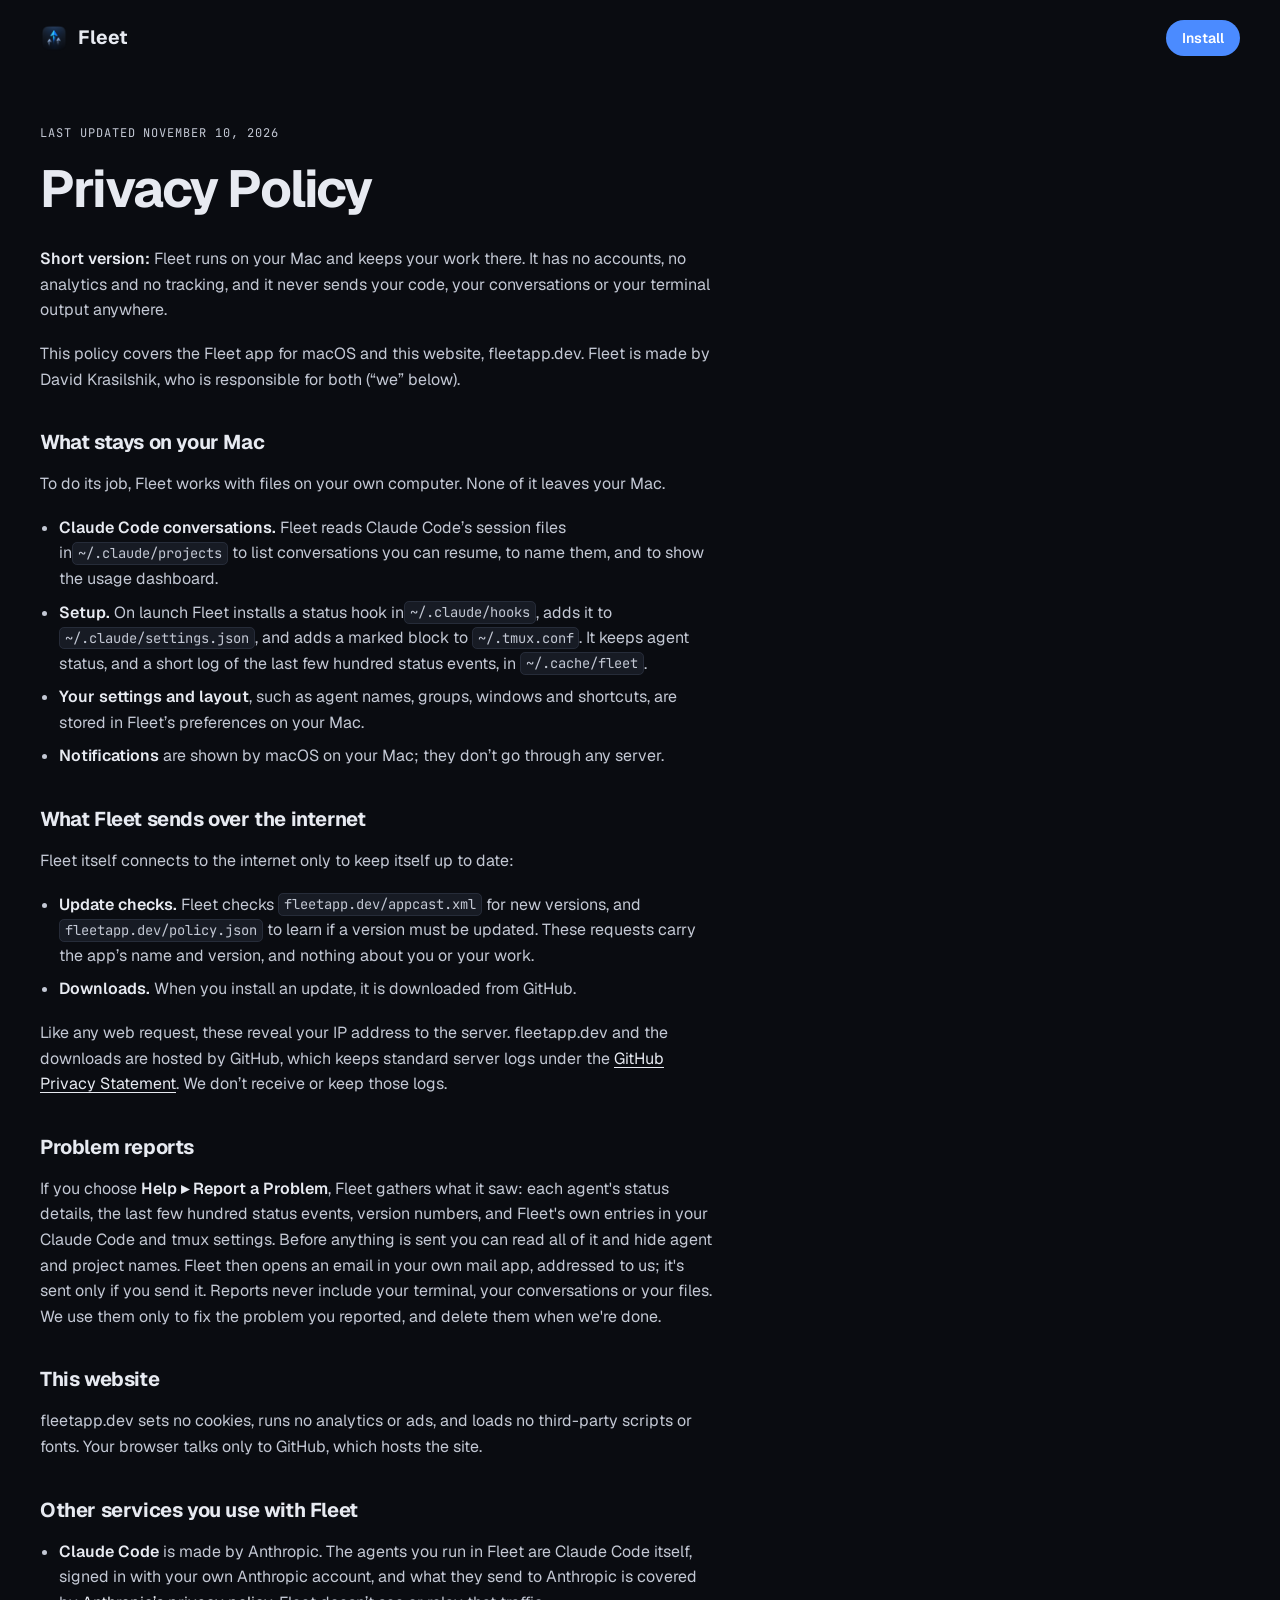
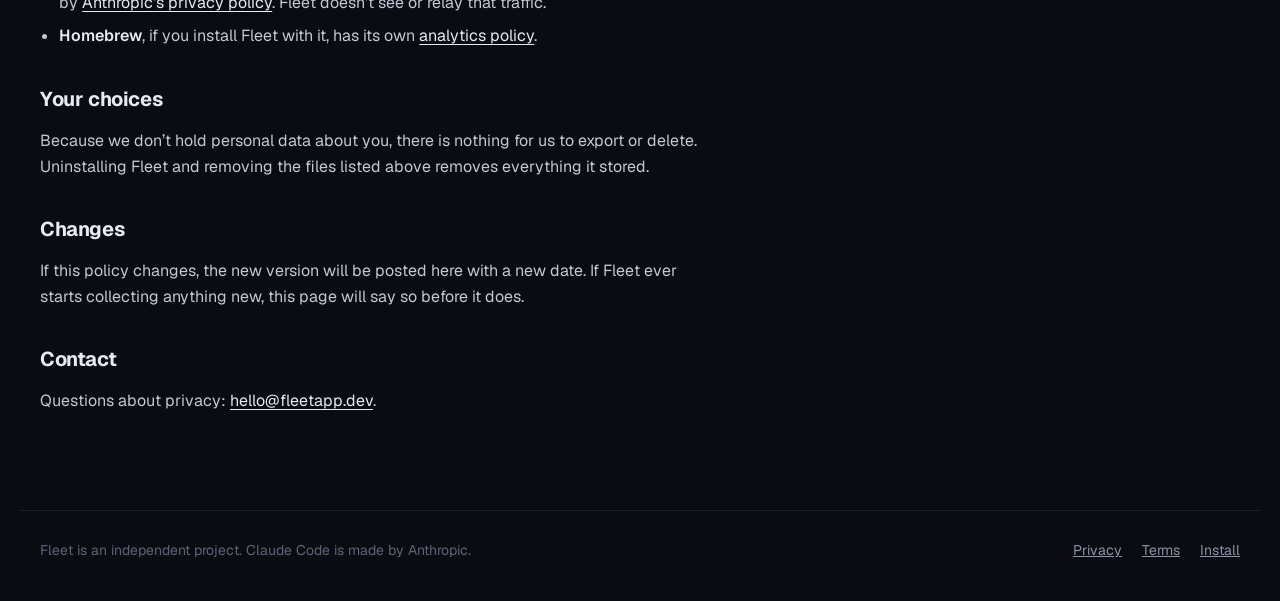
==== privacy/index.html @ badcbac5 "Publish fleetapp.dev DavidKras95/fleet@f25597a4f7c196815dfd891887a250f9099eb9c7" ====
<!DOCTYPE html><html lang="en"><head><meta charset="utf-8"><meta name="viewport" content="width=device-width, initial-scale=1, viewport-fit=cover"><title>Privacy Policy · Fleet</title><meta name="description" content="A native macOS app for running many Claude Code agents in parallel. Real terminals, live status lights, and one shortcut to whichever agent needs you."><meta name="theme-color" content="#0a0c11"><link rel="icon" type="image/png" href="/icon-64.png"><link rel="apple-touch-icon" href="/icon-180.png"><meta property="og:type" content="website"><meta property="og:title" content="Privacy Policy · Fleet"><meta property="og:description" content="A native macOS app for running many Claude Code agents in parallel. Real terminals, live status lights, and one shortcut to whichever agent needs you."><meta property="og:image" content="https://fleetapp.dev/icon-256.png"><meta name="twitter:card" content="summary"><link rel="stylesheet" href="/_astro/SiteFooter.CfHD1hxW.css"><style>.nav[data-astro-cid-sb6l2mzp]{justify-content:space-between;align-items:center;gap:16px;padding-block:20px;display:flex}.brand[data-astro-cid-sb6l2mzp]{font-family:var(--display);align-items:center;gap:10px;font-size:1.2rem;font-weight:700;text-decoration:none;display:flex}nav[data-astro-cid-sb6l2mzp]{font-size:var(--step--1);align-items:center;display:flex}.nav-cta[data-astro-cid-sb6l2mzp]{color:#fff;background:var(--accent);border-radius:999px;padding:7px 16px;font-weight:600;text-decoration:none}.nav-cta[data-astro-cid-sb6l2mzp]:hover{background:#5d97ff}.legal[data-astro-cid-sb6l2mzp]{flex-direction:column;gap:18px;max-width:42rem;padding-block:48px 96px;display:flex}.legal[data-astro-cid-sb6l2mzp] h1[data-astro-cid-sb6l2mzp]{font-size:var(--step-3);margin-bottom:12px}.legal[data-astro-cid-sb6l2mzp] h2{font-size:var(--step-1);letter-spacing:-.02em;margin-top:22px}.legal[data-astro-cid-sb6l2mzp] p,.legal[data-astro-cid-sb6l2mzp] li{color:#c3c8d4}.legal[data-astro-cid-sb6l2mzp] ul{flex-direction:column;gap:8px;margin:0;padding-left:1.2em;display:flex}.legal[data-astro-cid-sb6l2mzp] strong{color:var(--text);font-weight:600}.legal[data-astro-cid-sb6l2mzp] a{color:var(--text);text-underline-offset:3px}.legal[data-astro-cid-sb6l2mzp] code{font-family:var(--mono);background:var(--panel-2);border:1px solid var(--line);overflow-wrap:anywhere;border-radius:5px;padding:.1em .35em;font-size:.86em}
</style></head><body><header class="nav wrap" data-astro-cid-sb6l2mzp><a class="brand" href="/" data-astro-cid-sb6l2mzp><img src="/icon-64.png" alt="" width="28" height="28" data-astro-cid-sb6l2mzp>Fleet</a><nav aria-label="Main" data-astro-cid-sb6l2mzp><a class="nav-cta" href="/#install" data-astro-cid-sb6l2mzp>Install</a></nav></header><main class="wrap" data-astro-cid-sb6l2mzp><article class="legal" data-astro-cid-sb6l2mzp><p class="eyebrow" data-astro-cid-sb6l2mzp>Last updated November 10, 2026</p><h1 data-astro-cid-sb6l2mzp>Privacy Policy</h1><p><strong>Short version:</strong> Fleet runs on your Mac and keeps your work there. It has no accounts, no analytics and no tracking, and it never sends your code, your conversations or your terminal output anywhere.</p><p>This policy covers the Fleet app for macOS and this website, fleetapp.dev. Fleet is made by David Krasilshik, who is responsible for both (“we” below).</p><h2>What stays on your Mac</h2><p>To do its job, Fleet works with files on your own computer. None of it leaves your Mac.</p><ul><li><strong>Claude Code conversations.</strong> Fleet reads Claude Code’s session files in<code>~/.claude/projects</code> to list conversations you can resume, to name them, and to show the usage dashboard.</li><li><strong>Setup.</strong> On launch Fleet installs a status hook in<code>~/.claude/hooks</code>, adds it to <code>~/.claude/settings.json</code>, and adds a marked block to <code>~/.tmux.conf</code>. It keeps agent status, and a short log of the last few hundred status events, in <code>~/.cache/fleet</code>.</li><li><strong>Your settings and layout</strong>, such as agent names, groups, windows and shortcuts, are stored in Fleet’s preferences on your Mac.</li><li><strong>Notifications</strong> are shown by macOS on your Mac; they don’t go through any server.</li></ul><h2>What Fleet sends over the internet</h2><p>Fleet itself connects to the internet only to keep itself up to date:</p><ul><li><strong>Update checks.</strong> Fleet checks <code>fleetapp.dev/appcast.xml</code> for new versions, and <code>fleetapp.dev/policy.json</code> to learn if a version must be updated. These requests carry the app’s name and version, and nothing about you or your work.</li><li><strong>Downloads.</strong> When you install an update, it is downloaded from GitHub.</li></ul><p>Like any web request, these reveal your IP address to the server. fleetapp.dev and the downloads are hosted by GitHub, which keeps standard server logs under the <a href="https://docs.github.com/en/site-policy/privacy-policies/github-general-privacy-statement">GitHub Privacy Statement</a>. We don’t receive or keep those logs.</p><h2>Problem reports</h2><p>If you choose <strong>Help ▸ Report a Problem</strong>, Fleet gathers what it saw: each agent's status details, the last few hundred status events, version numbers, and Fleet's own entries in your Claude Code and tmux settings. Before anything is sent you can read all of it and hide agent and project names. Fleet then opens an email in your own mail app, addressed to us; it's sent only if you send it. Reports never include your terminal, your conversations or your files. We use them only to fix the problem you reported, and delete them when we're done.</p><h2>This website</h2><p>fleetapp.dev sets no cookies, runs no analytics or ads, and loads no third-party scripts or fonts. Your browser talks only to GitHub, which hosts the site.</p><h2>Other services you use with Fleet</h2><ul><li><strong>Claude Code</strong> is made by Anthropic. The agents you run in Fleet are Claude Code itself, signed in with your own Anthropic account, and what they send to Anthropic is covered by <a href="https://www.anthropic.com/legal/privacy">Anthropic’s privacy policy</a>. Fleet doesn’t see or relay that traffic.</li><li><strong>Homebrew</strong>, if you install Fleet with it, has its own <a href="https://docs.brew.sh/Analytics">analytics policy</a>.</li></ul><h2>Your choices</h2><p>Because we don’t hold personal data about you, there is nothing for us to export or delete. Uninstalling Fleet and removing the files listed above removes everything it stored.</p><h2>Changes</h2><p>If this policy changes, the new version will be posted here with a new date. If Fleet ever starts collecting anything new, this page will say so before it does.</p><h2>Contact</h2><p>Questions about privacy: <a href="mailto:hello@fleetapp.dev">hello@fleetapp.dev</a>.</p></article></main><footer class="footer wrap" data-astro-cid-nns7i3if><span data-astro-cid-nns7i3if>Fleet is an independent project. Claude Code is made by Anthropic.</span><nav aria-label="Legal" data-astro-cid-nns7i3if><a href="/privacy/" data-astro-cid-nns7i3if>Privacy</a><a href="/terms/" data-astro-cid-nns7i3if>Terms</a><a href="/#install" data-astro-cid-nns7i3if>Install</a></nav></footer><script type="module">var e=document.documentElement,t=matchMedia(`(prefers-reduced-motion: reduce)`);function n(r){if(t.matches)e.style.setProperty(`--p`,`1`);else{let t=r%900/900;e.style.setProperty(`--p`,Math.sin(t*Math.PI).toFixed(3))}requestAnimationFrame(n)}requestAnimationFrame(n);</script></body></html>
---- _astro/SiteFooter.CfHD1hxW.css ----
@font-face{font-family:Geist Variable;font-style:normal;font-display:swap;font-weight:100 900;src:url(/_astro/geist-cyrillic-ext-wght-normal.DjL33-gN.woff2)format("woff2-variations");unicode-range:U+460-52F,U+1C80-1C8A,U+20B4,U+2DE0-2DFF,U+A640-A69F,U+FE2E-FE2F}@font-face{font-family:Geist Variable;font-style:normal;font-display:swap;font-weight:100 900;src:url(/_astro/geist-cyrillic-wght-normal.BEAKL7Jp.woff2)format("woff2-variations");unicode-range:U+301,U+400-45F,U+490-491,U+4B0-4B1,U+2116}@font-face{font-family:Geist Variable;font-style:normal;font-display:swap;font-weight:100 900;src:url(/_astro/geist-vietnamese-wght-normal.6IgcOCM7.woff2)format("woff2-variations");unicode-range:U+102-103,U+110-111,U+128-129,U+168-169,U+1A0-1A1,U+1AF-1B0,U+300-301,U+303-304,U+308-309,U+323,U+329,U+1EA0-1EF9,U+20AB}@font-face{font-family:Geist Variable;font-style:normal;font-display:swap;font-weight:100 900;src:url(/_astro/geist-latin-ext-wght-normal.DC-KSUi6.woff2)format("woff2-variations");unicode-range:U+100-2BA,U+2BD-2C5,U+2C7-2CC,U+2CE-2D7,U+2DD-2FF,U+304,U+308,U+329,U+1D00-1DBF,U+1E00-1E9F,U+1EF2-1EFF,U+2020,U+20A0-20AB,U+20AD-20C0,U+2113,U+2C60-2C7F,U+A720-A7FF}@font-face{font-family:Geist Variable;font-style:normal;font-display:swap;font-weight:100 900;src:url(/_astro/geist-latin-wght-normal.BgDaEnEv.woff2)format("woff2-variations");unicode-range:U+??,U+131,U+152-153,U+2BB-2BC,U+2C6,U+2DA,U+2DC,U+304,U+308,U+329,U+2000-206F,U+20AC,U+2122,U+2191,U+2193,U+2212,U+2215,U+FEFF,U+FFFD}@font-face{font-family:JetBrains Mono Variable;font-style:normal;font-display:swap;font-weight:100 800;src:url([data-uri])format("woff2-variations");unicode-range:U+460-52F,U+1C80-1C8A,U+20B4,U+2DE0-2DFF,U+A640-A69F,U+FE2E-FE2F}@font-face{font-family:JetBrains Mono Variable;font-style:normal;font-display:swap;font-weight:100 800;src:url(/_astro/jetbrains-mono-cyrillic-wght-normal.D73BlboJ.woff2)format("woff2-variations");unicode-range:U+301,U+400-45F,U+490-491,U+4B0-4B1,U+2116}@font-face{font-family:JetBrains Mono Variable;font-style:normal;font-display:swap;font-weight:100 800;src:url(/_astro/jetbrains-mono-greek-wght-normal.Bw9x6K1M.woff2)format("woff2-variations");unicode-range:U+370-377,U+37A-37F,U+384-38A,U+38C,U+38E-3A1,U+3A3-3FF}@font-face{font-family:JetBrains Mono Variable;font-style:normal;font-display:swap;font-weight:100 800;src:url(/_astro/jetbrains-mono-vietnamese-wght-normal.Bt-aOZkq.woff2)format("woff2-variations");unicode-range:U+102-103,U+110-111,U+128-129,U+168-169,U+1A0-1A1,U+1AF-1B0,U+300-301,U+303-304,U+308-309,U+323,U+329,U+1EA0-1EF9,U+20AB}@font-face{font-family:JetBrains Mono Variable;font-style:normal;font-display:swap;font-weight:100 800;src:url(/_astro/jetbrains-mono-latin-ext-wght-normal.DBQx-q_a.woff2)format("woff2-variations");unicode-range:U+100-2BA,U+2BD-2C5,U+2C7-2CC,U+2CE-2D7,U+2DD-2FF,U+304,U+308,U+329,U+1D00-1DBF,U+1E00-1E9F,U+1EF2-1EFF,U+2020,U+20A0-20AB,U+20AD-20C0,U+2113,U+2C60-2C7F,U+A720-A7FF}@font-face{font-family:JetBrains Mono Variable;font-style:normal;font-display:swap;font-weight:100 800;src:url(/_astro/jetbrains-mono-latin-wght-normal.B9CIFXIH.woff2)format("woff2-variations");unicode-range:U+??,U+131,U+152-153,U+2BB-2BC,U+2C6,U+2DA,U+2DC,U+304,U+308,U+329,U+2000-206F,U+20AC,U+2122,U+2191,U+2193,U+2212,U+2215,U+FEFF,U+FFFD}:root{--ink:#0a0c11;--panel:#11141b;--panel-2:#171b24;--line:#96a5c81f;--line-strong:#96a5c838;--text:#e7eaf1;--muted:#8c94a8;--faint:#5d6478;--accent:#4b8bff;--red:#ff5b52;--orange:#ff9f2e;--green:#35d36e;--idle:#646b7d;--display:"Geist Variable", -apple-system, "Helvetica Neue", sans-serif;--body:"Geist Variable", -apple-system, "Helvetica Neue", sans-serif;--mono:"JetBrains Mono Variable", ui-monospace, "SF Mono", Menlo, monospace;--step--1:.875rem;--step-0:1rem;--step-1:1.25rem;--step-2:clamp(1.5rem, 1.2rem + 1.2vw, 2rem);--step-3:clamp(2rem, 1.4rem + 2.6vw, 3.25rem);--step-4:clamp(2.6rem, 1.6rem + 4.4vw, 4.75rem);--p:1;color-scheme:dark}*{box-sizing:border-box}[hidden]{display:none!important}html{scroll-behavior:smooth}@media (prefers-reduced-motion:reduce){html{scroll-behavior:auto}}body{background:var(--ink);color:var(--text);font-family:var(--body);font-size:var(--step-0);-webkit-font-smoothing:antialiased;margin:0;line-height:1.6}h1,h2,h3{font-family:var(--display);letter-spacing:-.035em;text-wrap:balance;margin:0;line-height:1.05}p{margin:0}a{color:inherit}:focus-visible{outline:2px solid var(--accent);outline-offset:3px;border-radius:6px}.wrap{width:100%;max-width:1240px;padding-left:max(20px, env(safe-area-inset-left,0px));padding-right:max(20px, env(safe-area-inset-right,0px));margin-inline:auto}.eyebrow{font-family:var(--mono);letter-spacing:.08em;text-transform:uppercase;color:var(--muted);font-size:.75rem}kbd{font-family:-apple-system, system-ui, var(--body);text-align:center;border:1px solid var(--line-strong);background:var(--panel-2);min-width:1.9em;color:var(--text);white-space:nowrap;border-bottom-width:2px;border-radius:6px;padding:.15em .45em;font-size:.85em}.light{--size:12px;width:var(--size);height:var(--size);background:var(--idle);opacity:.6;border-radius:50%;flex:none;display:inline-block;position:relative}.light[data-state=input]{background:var(--red);opacity:calc(.25 + var(--p) * .75);box-shadow:0 0 calc(var(--p) * 10px) #ff5b52e6}.light[data-state=done]{background:var(--green);opacity:1;box-shadow:0 0 2px #35d36e80}.light[data-state=done][data-unseen]{opacity:calc(.15 + var(--p) * .85);box-shadow:0 0 calc(var(--p) * 14px) #35d36ee6;transform:scale(calc(1 + var(--p) * .15))}.light[data-state=busy]{opacity:1;border:2.5px solid #0000;border-top-color:var(--orange);border-right-color:var(--orange);border-bottom-color:var(--orange);background:0 0;animation:1s linear infinite spin}@keyframes spin{to{transform:rotate(360deg)}}@media (prefers-reduced-motion:reduce){.light[data-state=busy]{animation:none}}.footer[data-astro-cid-nns7i3if]{border-top:1px solid var(--line);color:var(--faint);font-size:var(--step--1);flex-wrap:wrap;justify-content:space-between;gap:12px;padding-block:28px 40px;display:flex}nav[data-astro-cid-nns7i3if]{gap:20px;display:flex}a[data-astro-cid-nns7i3if]{color:var(--muted)}a[data-astro-cid-nns7i3if]:hover{color:var(--text)}
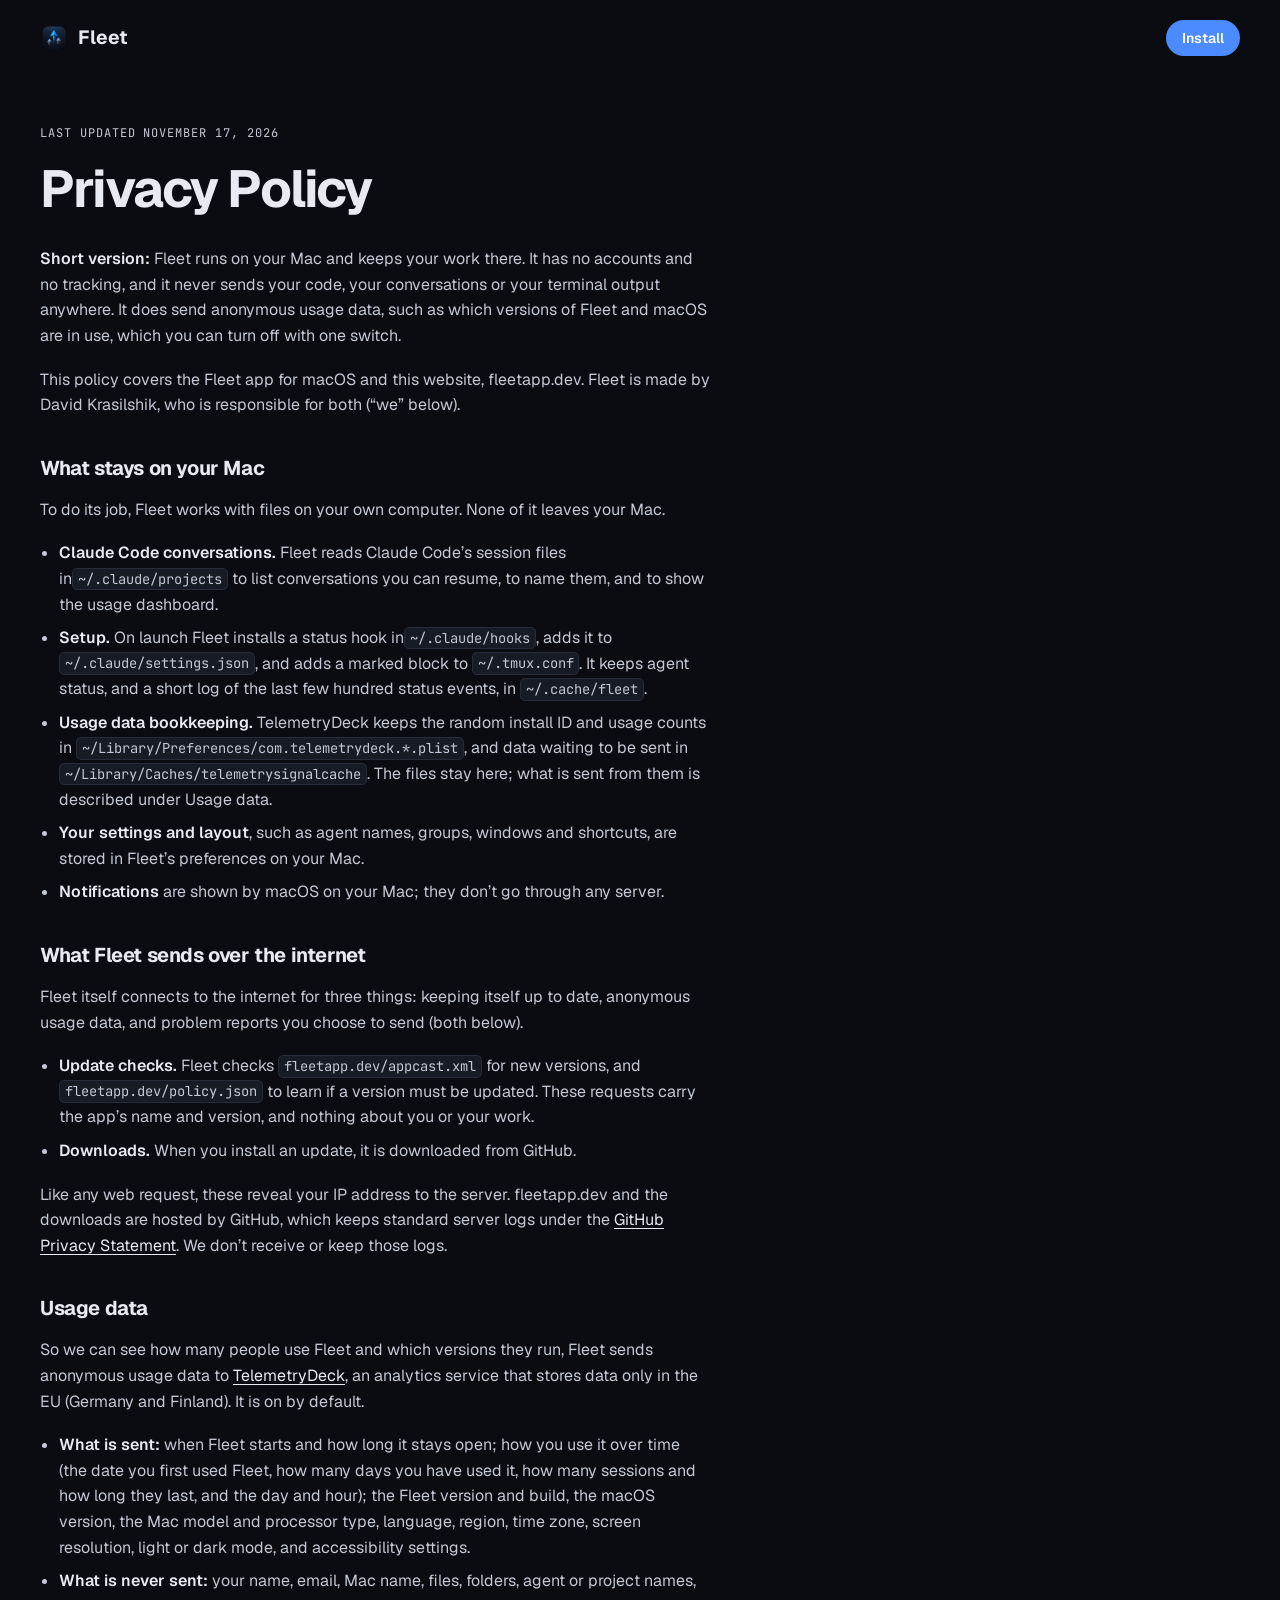
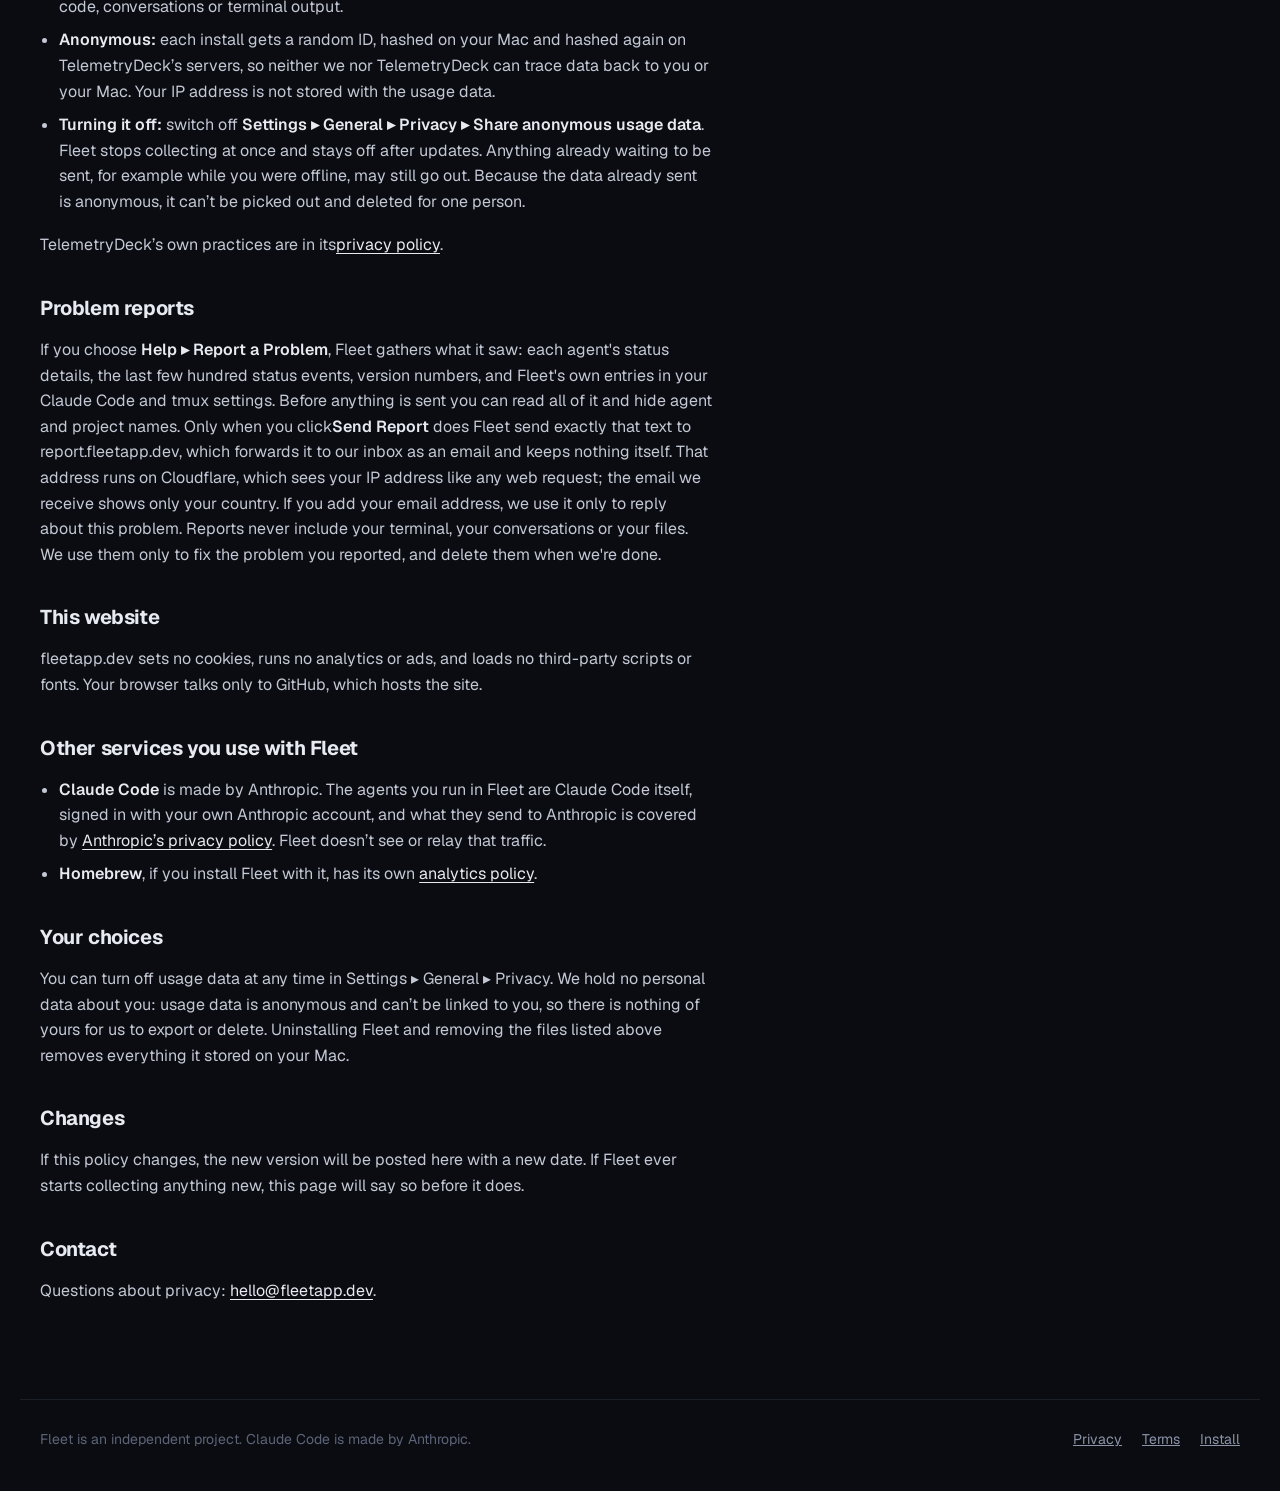
==== commit 76019bc3: "Publish fleetapp.dev DavidKras95/fleet@32fbe9bf84254c462b2afa22b4e982de71a2bdb1" ====
--- a/privacy/index.html
+++ b/privacy/index.html
@@ -1,2 +1,2 @@
 <!DOCTYPE html><html lang="en"><head><meta charset="utf-8"><meta name="viewport" content="width=device-width, initial-scale=1, viewport-fit=cover"><title>Privacy Policy · Fleet</title><meta name="description" content="A native macOS app for running many Claude Code agents in parallel. Real terminals, live status lights, and one shortcut to whichever agent needs you."><meta name="theme-color" content="#0a0c11"><link rel="icon" type="image/png" href="/icon-64.png"><link rel="apple-touch-icon" href="/icon-180.png"><meta property="og:type" content="website"><meta property="og:title" content="Privacy Policy · Fleet"><meta property="og:description" content="A native macOS app for running many Claude Code agents in parallel. Real terminals, live status lights, and one shortcut to whichever agent needs you."><meta property="og:image" content="https://fleetapp.dev/icon-256.png"><meta name="twitter:card" content="summary"><link rel="stylesheet" href="/_astro/SiteFooter.CfHD1hxW.css"><style>.nav[data-astro-cid-sb6l2mzp]{justify-content:space-between;align-items:center;gap:16px;padding-block:20px;display:flex}.brand[data-astro-cid-sb6l2mzp]{font-family:var(--display);align-items:center;gap:10px;font-size:1.2rem;font-weight:700;text-decoration:none;display:flex}nav[data-astro-cid-sb6l2mzp]{font-size:var(--step--1);align-items:center;display:flex}.nav-cta[data-astro-cid-sb6l2mzp]{color:#fff;background:var(--accent);border-radius:999px;padding:7px 16px;font-weight:600;text-decoration:none}.nav-cta[data-astro-cid-sb6l2mzp]:hover{background:#5d97ff}.legal[data-astro-cid-sb6l2mzp]{flex-direction:column;gap:18px;max-width:42rem;padding-block:48px 96px;display:flex}.legal[data-astro-cid-sb6l2mzp] h1[data-astro-cid-sb6l2mzp]{font-size:var(--step-3);margin-bottom:12px}.legal[data-astro-cid-sb6l2mzp] h2{font-size:var(--step-1);letter-spacing:-.02em;margin-top:22px}.legal[data-astro-cid-sb6l2mzp] p,.legal[data-astro-cid-sb6l2mzp] li{color:#c3c8d4}.legal[data-astro-cid-sb6l2mzp] ul{flex-direction:column;gap:8px;margin:0;padding-left:1.2em;display:flex}.legal[data-astro-cid-sb6l2mzp] strong{color:var(--text);font-weight:600}.legal[data-astro-cid-sb6l2mzp] a{color:var(--text);text-underline-offset:3px}.legal[data-astro-cid-sb6l2mzp] code{font-family:var(--mono);background:var(--panel-2);border:1px solid var(--line);overflow-wrap:anywhere;border-radius:5px;padding:.1em .35em;font-size:.86em}
-</style></head><body><header class="nav wrap" data-astro-cid-sb6l2mzp><a class="brand" href="/" data-astro-cid-sb6l2mzp><img src="/icon-64.png" alt="" width="28" height="28" data-astro-cid-sb6l2mzp>Fleet</a><nav aria-label="Main" data-astro-cid-sb6l2mzp><a class="nav-cta" href="/#install" data-astro-cid-sb6l2mzp>Install</a></nav></header><main class="wrap" data-astro-cid-sb6l2mzp><article class="legal" data-astro-cid-sb6l2mzp><p class="eyebrow" data-astro-cid-sb6l2mzp>Last updated November 10, 2026</p><h1 data-astro-cid-sb6l2mzp>Privacy Policy</h1><p><strong>Short version:</strong> Fleet runs on your Mac and keeps your work there. It has no accounts, no analytics and no tracking, and it never sends your code, your conversations or your terminal output anywhere.</p><p>This policy covers the Fleet app for macOS and this website, fleetapp.dev. Fleet is made by David Krasilshik, who is responsible for both (“we” below).</p><h2>What stays on your Mac</h2><p>To do its job, Fleet works with files on your own computer. None of it leaves your Mac.</p><ul><li><strong>Claude Code conversations.</strong> Fleet reads Claude Code’s session files in<code>~/.claude/projects</code> to list conversations you can resume, to name them, and to show the usage dashboard.</li><li><strong>Setup.</strong> On launch Fleet installs a status hook in<code>~/.claude/hooks</code>, adds it to <code>~/.claude/settings.json</code>, and adds a marked block to <code>~/.tmux.conf</code>. It keeps agent status, and a short log of the last few hundred status events, in <code>~/.cache/fleet</code>.</li><li><strong>Your settings and layout</strong>, such as agent names, groups, windows and shortcuts, are stored in Fleet’s preferences on your Mac.</li><li><strong>Notifications</strong> are shown by macOS on your Mac; they don’t go through any server.</li></ul><h2>What Fleet sends over the internet</h2><p>Fleet itself connects to the internet only to keep itself up to date:</p><ul><li><strong>Update checks.</strong> Fleet checks <code>fleetapp.dev/appcast.xml</code> for new versions, and <code>fleetapp.dev/policy.json</code> to learn if a version must be updated. These requests carry the app’s name and version, and nothing about you or your work.</li><li><strong>Downloads.</strong> When you install an update, it is downloaded from GitHub.</li></ul><p>Like any web request, these reveal your IP address to the server. fleetapp.dev and the downloads are hosted by GitHub, which keeps standard server logs under the <a href="https://docs.github.com/en/site-policy/privacy-policies/github-general-privacy-statement">GitHub Privacy Statement</a>. We don’t receive or keep those logs.</p><h2>Problem reports</h2><p>If you choose <strong>Help ▸ Report a Problem</strong>, Fleet gathers what it saw: each agent's status details, the last few hundred status events, version numbers, and Fleet's own entries in your Claude Code and tmux settings. Before anything is sent you can read all of it and hide agent and project names. Fleet then opens an email in your own mail app, addressed to us; it's sent only if you send it. Reports never include your terminal, your conversations or your files. We use them only to fix the problem you reported, and delete them when we're done.</p><h2>This website</h2><p>fleetapp.dev sets no cookies, runs no analytics or ads, and loads no third-party scripts or fonts. Your browser talks only to GitHub, which hosts the site.</p><h2>Other services you use with Fleet</h2><ul><li><strong>Claude Code</strong> is made by Anthropic. The agents you run in Fleet are Claude Code itself, signed in with your own Anthropic account, and what they send to Anthropic is covered by <a href="https://www.anthropic.com/legal/privacy">Anthropic’s privacy policy</a>. Fleet doesn’t see or relay that traffic.</li><li><strong>Homebrew</strong>, if you install Fleet with it, has its own <a href="https://docs.brew.sh/Analytics">analytics policy</a>.</li></ul><h2>Your choices</h2><p>Because we don’t hold personal data about you, there is nothing for us to export or delete. Uninstalling Fleet and removing the files listed above removes everything it stored.</p><h2>Changes</h2><p>If this policy changes, the new version will be posted here with a new date. If Fleet ever starts collecting anything new, this page will say so before it does.</p><h2>Contact</h2><p>Questions about privacy: <a href="mailto:hello@fleetapp.dev">hello@fleetapp.dev</a>.</p></article></main><footer class="footer wrap" data-astro-cid-nns7i3if><span data-astro-cid-nns7i3if>Fleet is an independent project. Claude Code is made by Anthropic.</span><nav aria-label="Legal" data-astro-cid-nns7i3if><a href="/privacy/" data-astro-cid-nns7i3if>Privacy</a><a href="/terms/" data-astro-cid-nns7i3if>Terms</a><a href="/#install" data-astro-cid-nns7i3if>Install</a></nav></footer><script type="module">var e=document.documentElement,t=matchMedia(`(prefers-reduced-motion: reduce)`);function n(r){if(t.matches)e.style.setProperty(`--p`,`1`);else{let t=r%900/900;e.style.setProperty(`--p`,Math.sin(t*Math.PI).toFixed(3))}requestAnimationFrame(n)}requestAnimationFrame(n);</script></body></html>+</style></head><body><header class="nav wrap" data-astro-cid-sb6l2mzp><a class="brand" href="/" data-astro-cid-sb6l2mzp><img src="/icon-64.png" alt="" width="28" height="28" data-astro-cid-sb6l2mzp>Fleet</a><nav aria-label="Main" data-astro-cid-sb6l2mzp><a class="nav-cta" href="/#install" data-astro-cid-sb6l2mzp>Install</a></nav></header><main class="wrap" data-astro-cid-sb6l2mzp><article class="legal" data-astro-cid-sb6l2mzp><p class="eyebrow" data-astro-cid-sb6l2mzp>Last updated November 17, 2026</p><h1 data-astro-cid-sb6l2mzp>Privacy Policy</h1><p><strong>Short version:</strong> Fleet runs on your Mac and keeps your work there. It has no accounts and no tracking, and it never sends your code, your conversations or your terminal output anywhere. It does send anonymous usage data, such as which versions of Fleet and macOS are in use, which you can turn off with one switch.</p><p>This policy covers the Fleet app for macOS and this website, fleetapp.dev. Fleet is made by David Krasilshik, who is responsible for both (“we” below).</p><h2>What stays on your Mac</h2><p>To do its job, Fleet works with files on your own computer. None of it leaves your Mac.</p><ul><li><strong>Claude Code conversations.</strong> Fleet reads Claude Code’s session files in<code>~/.claude/projects</code> to list conversations you can resume, to name them, and to show the usage dashboard.</li><li><strong>Setup.</strong> On launch Fleet installs a status hook in<code>~/.claude/hooks</code>, adds it to <code>~/.claude/settings.json</code>, and adds a marked block to <code>~/.tmux.conf</code>. It keeps agent status, and a short log of the last few hundred status events, in <code>~/.cache/fleet</code>.</li><li><strong>Usage data bookkeeping.</strong> TelemetryDeck keeps the random install ID and usage counts in <code>~/Library/Preferences/com.telemetrydeck.*.plist</code>, and data waiting to be sent in <code>~/Library/Caches/telemetrysignalcache</code>. The files stay here; what is sent from them is described under Usage data.</li><li><strong>Your settings and layout</strong>, such as agent names, groups, windows and shortcuts, are stored in Fleet’s preferences on your Mac.</li><li><strong>Notifications</strong> are shown by macOS on your Mac; they don’t go through any server.</li></ul><h2>What Fleet sends over the internet</h2><p>Fleet itself connects to the internet for three things: keeping itself up to date, anonymous usage data, and problem reports you choose to send (both below).</p><ul><li><strong>Update checks.</strong> Fleet checks <code>fleetapp.dev/appcast.xml</code> for new versions, and <code>fleetapp.dev/policy.json</code> to learn if a version must be updated. These requests carry the app’s name and version, and nothing about you or your work.</li><li><strong>Downloads.</strong> When you install an update, it is downloaded from GitHub.</li></ul><p>Like any web request, these reveal your IP address to the server. fleetapp.dev and the downloads are hosted by GitHub, which keeps standard server logs under the <a href="https://docs.github.com/en/site-policy/privacy-policies/github-general-privacy-statement">GitHub Privacy Statement</a>. We don’t receive or keep those logs.</p><h2>Usage data</h2><p>So we can see how many people use Fleet and which versions they run, Fleet sends anonymous usage data to <a href="https://telemetrydeck.com">TelemetryDeck</a>, an analytics service that stores data only in the EU (Germany and Finland). It is on by default.</p><ul><li><strong>What is sent:</strong> when Fleet starts and how long it stays open; how you use it over time (the date you first used Fleet, how many days you have used it, how many sessions and how long they last, and the day and hour); the Fleet version and build, the macOS version, the Mac model and processor type, language, region, time zone, screen resolution, light or dark mode, and accessibility settings.</li><li><strong>What is never sent:</strong> your name, email, Mac name, files, folders, agent or project names, code, conversations or terminal output.</li><li><strong>Anonymous:</strong> each install gets a random ID, hashed on your Mac and hashed again on TelemetryDeck’s servers, so neither we nor TelemetryDeck can trace data back to you or your Mac. Your IP address is not stored with the usage data.</li><li><strong>Turning it off:</strong> switch off <strong>Settings ▸ General ▸ Privacy ▸ Share anonymous usage data</strong>. Fleet stops collecting at once and stays off after updates. Anything already waiting to be sent, for example while you were offline, may still go out. Because the data already sent is anonymous, it can’t be picked out and deleted for one person.</li></ul><p>TelemetryDeck’s own practices are in its<a href="https://telemetrydeck.com/privacy/">privacy policy</a>.</p><h2>Problem reports</h2><p>If you choose <strong>Help ▸ Report a Problem</strong>, Fleet gathers what it saw: each agent's status details, the last few hundred status events, version numbers, and Fleet's own entries in your Claude Code and tmux settings. Before anything is sent you can read all of it and hide agent and project names. Only when you click<strong>Send Report</strong> does Fleet send exactly that text to report.fleetapp.dev, which forwards it to our inbox as an email and keeps nothing itself. That address runs on Cloudflare, which sees your IP address like any web request; the email we receive shows only your country. If you add your email address, we use it only to reply about this problem. Reports never include your terminal, your conversations or your files. We use them only to fix the problem you reported, and delete them when we're done.</p><h2>This website</h2><p>fleetapp.dev sets no cookies, runs no analytics or ads, and loads no third-party scripts or fonts. Your browser talks only to GitHub, which hosts the site.</p><h2>Other services you use with Fleet</h2><ul><li><strong>Claude Code</strong> is made by Anthropic. The agents you run in Fleet are Claude Code itself, signed in with your own Anthropic account, and what they send to Anthropic is covered by <a href="https://www.anthropic.com/legal/privacy">Anthropic’s privacy policy</a>. Fleet doesn’t see or relay that traffic.</li><li><strong>Homebrew</strong>, if you install Fleet with it, has its own <a href="https://docs.brew.sh/Analytics">analytics policy</a>.</li></ul><h2>Your choices</h2><p>You can turn off usage data at any time in Settings ▸ General ▸ Privacy. We hold no personal data about you: usage data is anonymous and can’t be linked to you, so there is nothing of yours for us to export or delete. Uninstalling Fleet and removing the files listed above removes everything it stored on your Mac.</p><h2>Changes</h2><p>If this policy changes, the new version will be posted here with a new date. If Fleet ever starts collecting anything new, this page will say so before it does.</p><h2>Contact</h2><p>Questions about privacy: <a href="mailto:hello@fleetapp.dev">hello@fleetapp.dev</a>.</p></article></main><footer class="footer wrap" data-astro-cid-nns7i3if><span data-astro-cid-nns7i3if>Fleet is an independent project. Claude Code is made by Anthropic.</span><nav aria-label="Legal" data-astro-cid-nns7i3if><a href="/privacy/" data-astro-cid-nns7i3if>Privacy</a><a href="/terms/" data-astro-cid-nns7i3if>Terms</a><a href="/#install" data-astro-cid-nns7i3if>Install</a></nav></footer><script type="module">var e=document.documentElement,t=matchMedia(`(prefers-reduced-motion: reduce)`);function n(r){if(t.matches)e.style.setProperty(`--p`,`1`);else{let t=r%900/900;e.style.setProperty(`--p`,Math.sin(t*Math.PI).toFixed(3))}requestAnimationFrame(n)}requestAnimationFrame(n);</script></body></html>
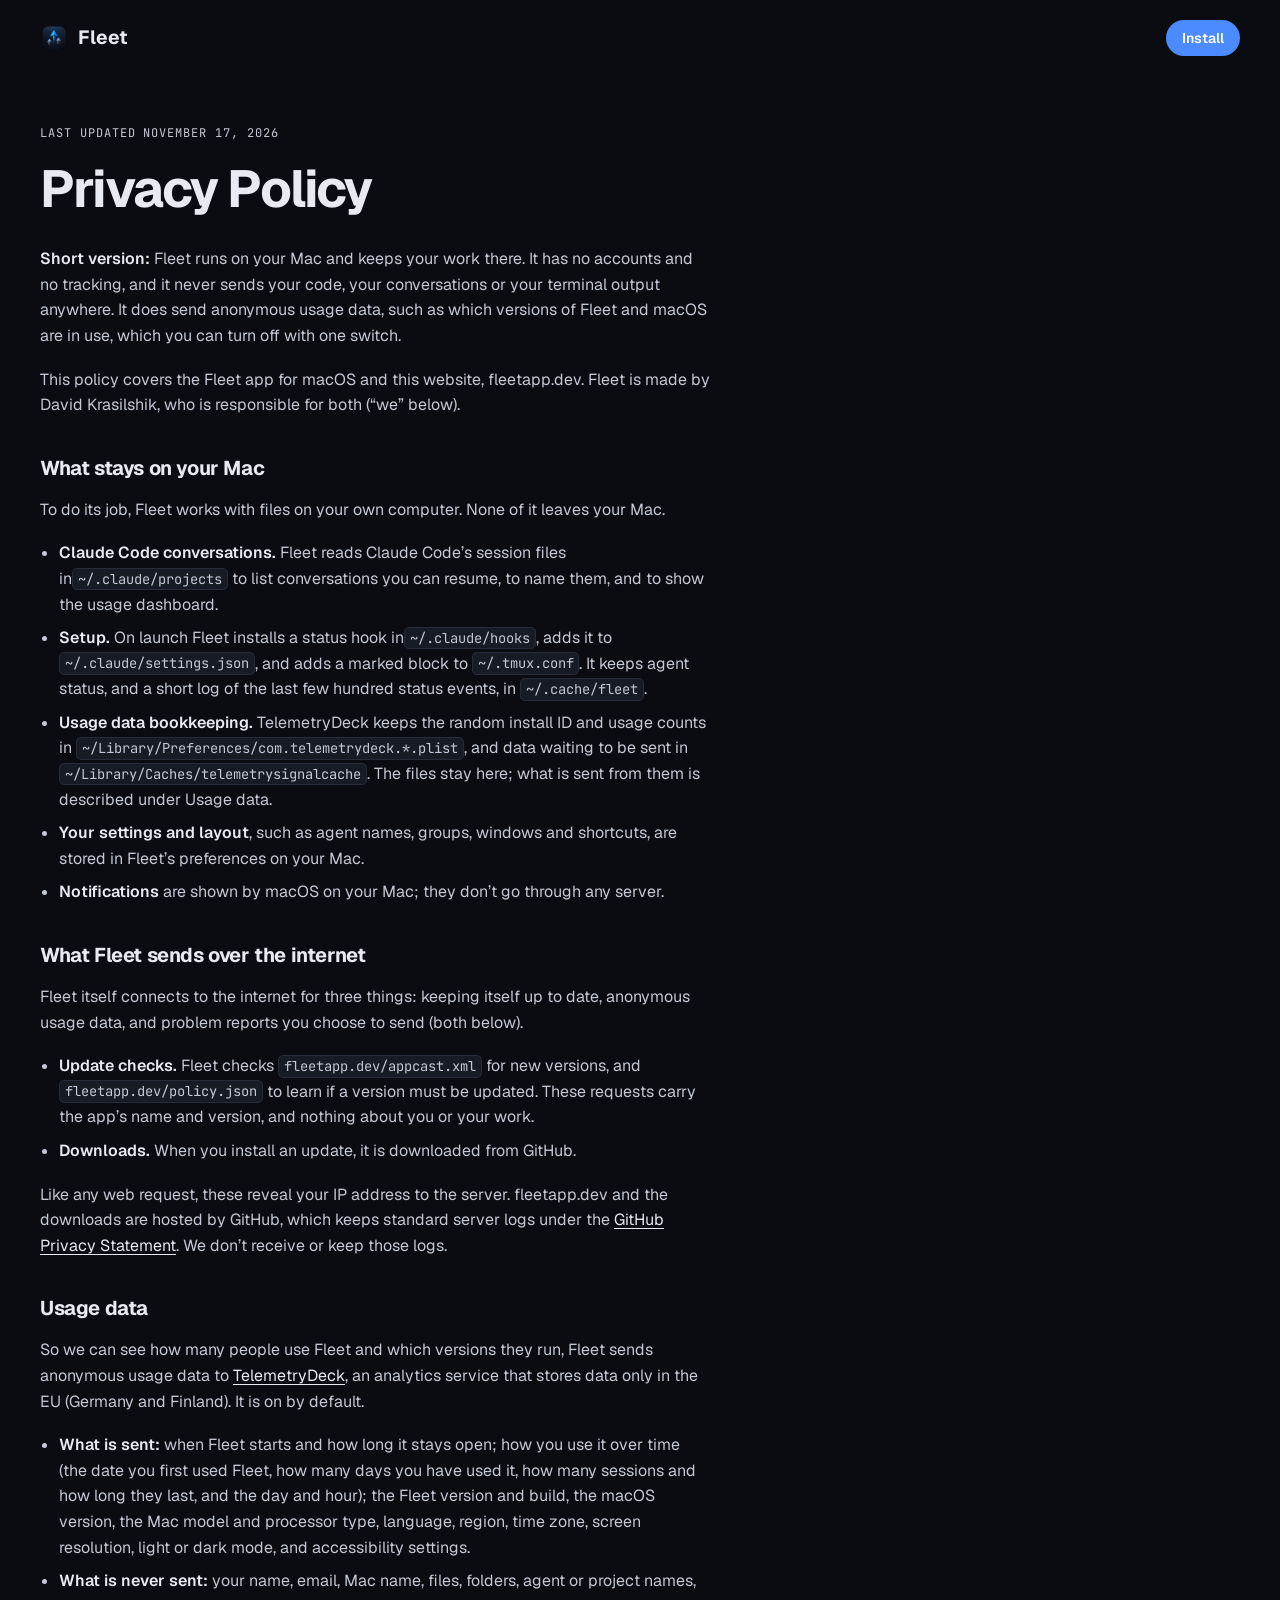
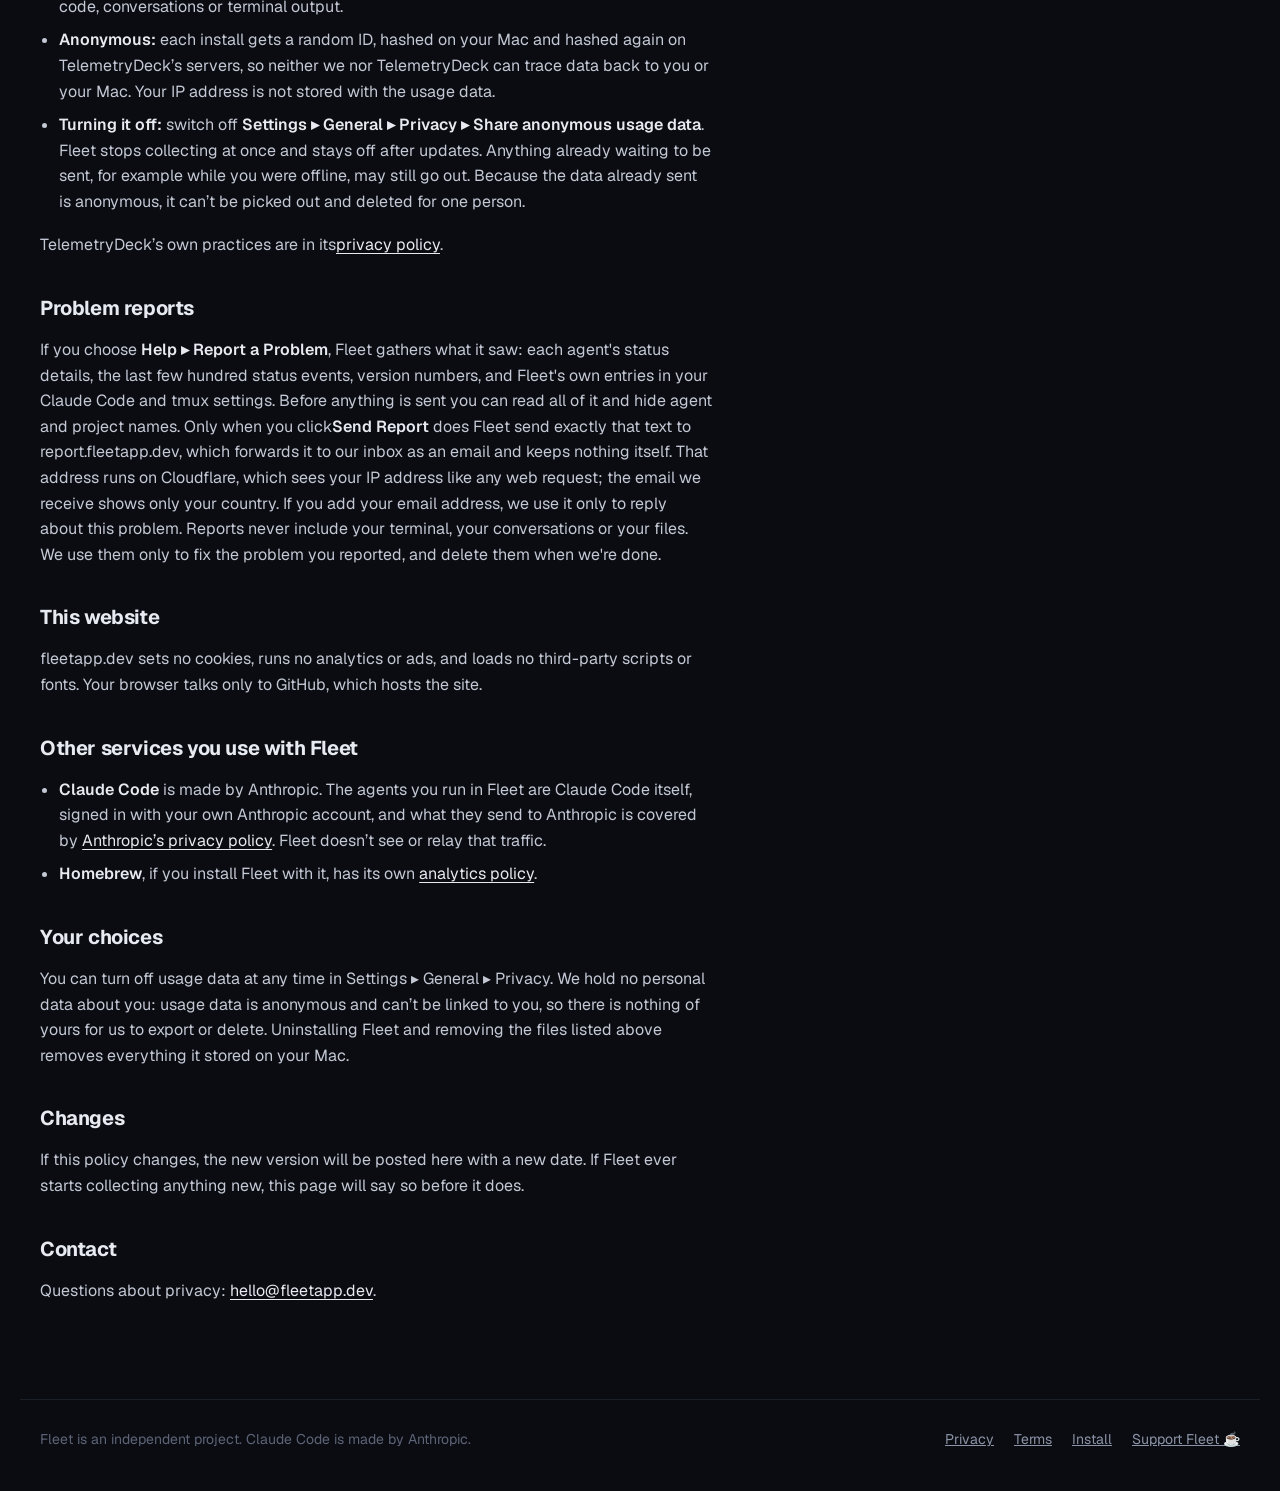
==== commit 31cf202f: "Publish fleetapp.dev DavidKras95/fleet@ad3cdf71cc2eef590adce8a89157bc181746bb14" ====
--- a/privacy/index.html
+++ b/privacy/index.html
@@ -1,2 +1,2 @@
-<!DOCTYPE html><html lang="en"><head><meta charset="utf-8"><meta name="viewport" content="width=device-width, initial-scale=1, viewport-fit=cover"><title>Privacy Policy · Fleet</title><meta name="description" content="A native macOS app for running many Claude Code agents in parallel. Real terminals, live status lights, and one shortcut to whichever agent needs you."><meta name="theme-color" content="#0a0c11"><link rel="icon" type="image/png" href="/icon-64.png"><link rel="apple-touch-icon" href="/icon-180.png"><meta property="og:type" content="website"><meta property="og:title" content="Privacy Policy · Fleet"><meta property="og:description" content="A native macOS app for running many Claude Code agents in parallel. Real terminals, live status lights, and one shortcut to whichever agent needs you."><meta property="og:image" content="https://fleetapp.dev/icon-256.png"><meta name="twitter:card" content="summary"><link rel="stylesheet" href="/_astro/SiteFooter.CfHD1hxW.css"><style>.nav[data-astro-cid-sb6l2mzp]{justify-content:space-between;align-items:center;gap:16px;padding-block:20px;display:flex}.brand[data-astro-cid-sb6l2mzp]{font-family:var(--display);align-items:center;gap:10px;font-size:1.2rem;font-weight:700;text-decoration:none;display:flex}nav[data-astro-cid-sb6l2mzp]{font-size:var(--step--1);align-items:center;display:flex}.nav-cta[data-astro-cid-sb6l2mzp]{color:#fff;background:var(--accent);border-radius:999px;padding:7px 16px;font-weight:600;text-decoration:none}.nav-cta[data-astro-cid-sb6l2mzp]:hover{background:#5d97ff}.legal[data-astro-cid-sb6l2mzp]{flex-direction:column;gap:18px;max-width:42rem;padding-block:48px 96px;display:flex}.legal[data-astro-cid-sb6l2mzp] h1[data-astro-cid-sb6l2mzp]{font-size:var(--step-3);margin-bottom:12px}.legal[data-astro-cid-sb6l2mzp] h2{font-size:var(--step-1);letter-spacing:-.02em;margin-top:22px}.legal[data-astro-cid-sb6l2mzp] p,.legal[data-astro-cid-sb6l2mzp] li{color:#c3c8d4}.legal[data-astro-cid-sb6l2mzp] ul{flex-direction:column;gap:8px;margin:0;padding-left:1.2em;display:flex}.legal[data-astro-cid-sb6l2mzp] strong{color:var(--text);font-weight:600}.legal[data-astro-cid-sb6l2mzp] a{color:var(--text);text-underline-offset:3px}.legal[data-astro-cid-sb6l2mzp] code{font-family:var(--mono);background:var(--panel-2);border:1px solid var(--line);overflow-wrap:anywhere;border-radius:5px;padding:.1em .35em;font-size:.86em}
-</style></head><body><header class="nav wrap" data-astro-cid-sb6l2mzp><a class="brand" href="/" data-astro-cid-sb6l2mzp><img src="/icon-64.png" alt="" width="28" height="28" data-astro-cid-sb6l2mzp>Fleet</a><nav aria-label="Main" data-astro-cid-sb6l2mzp><a class="nav-cta" href="/#install" data-astro-cid-sb6l2mzp>Install</a></nav></header><main class="wrap" data-astro-cid-sb6l2mzp><article class="legal" data-astro-cid-sb6l2mzp><p class="eyebrow" data-astro-cid-sb6l2mzp>Last updated November 17, 2026</p><h1 data-astro-cid-sb6l2mzp>Privacy Policy</h1><p><strong>Short version:</strong> Fleet runs on your Mac and keeps your work there. It has no accounts and no tracking, and it never sends your code, your conversations or your terminal output anywhere. It does send anonymous usage data, such as which versions of Fleet and macOS are in use, which you can turn off with one switch.</p><p>This policy covers the Fleet app for macOS and this website, fleetapp.dev. Fleet is made by David Krasilshik, who is responsible for both (“we” below).</p><h2>What stays on your Mac</h2><p>To do its job, Fleet works with files on your own computer. None of it leaves your Mac.</p><ul><li><strong>Claude Code conversations.</strong> Fleet reads Claude Code’s session files in<code>~/.claude/projects</code> to list conversations you can resume, to name them, and to show the usage dashboard.</li><li><strong>Setup.</strong> On launch Fleet installs a status hook in<code>~/.claude/hooks</code>, adds it to <code>~/.claude/settings.json</code>, and adds a marked block to <code>~/.tmux.conf</code>. It keeps agent status, and a short log of the last few hundred status events, in <code>~/.cache/fleet</code>.</li><li><strong>Usage data bookkeeping.</strong> TelemetryDeck keeps the random install ID and usage counts in <code>~/Library/Preferences/com.telemetrydeck.*.plist</code>, and data waiting to be sent in <code>~/Library/Caches/telemetrysignalcache</code>. The files stay here; what is sent from them is described under Usage data.</li><li><strong>Your settings and layout</strong>, such as agent names, groups, windows and shortcuts, are stored in Fleet’s preferences on your Mac.</li><li><strong>Notifications</strong> are shown by macOS on your Mac; they don’t go through any server.</li></ul><h2>What Fleet sends over the internet</h2><p>Fleet itself connects to the internet for three things: keeping itself up to date, anonymous usage data, and problem reports you choose to send (both below).</p><ul><li><strong>Update checks.</strong> Fleet checks <code>fleetapp.dev/appcast.xml</code> for new versions, and <code>fleetapp.dev/policy.json</code> to learn if a version must be updated. These requests carry the app’s name and version, and nothing about you or your work.</li><li><strong>Downloads.</strong> When you install an update, it is downloaded from GitHub.</li></ul><p>Like any web request, these reveal your IP address to the server. fleetapp.dev and the downloads are hosted by GitHub, which keeps standard server logs under the <a href="https://docs.github.com/en/site-policy/privacy-policies/github-general-privacy-statement">GitHub Privacy Statement</a>. We don’t receive or keep those logs.</p><h2>Usage data</h2><p>So we can see how many people use Fleet and which versions they run, Fleet sends anonymous usage data to <a href="https://telemetrydeck.com">TelemetryDeck</a>, an analytics service that stores data only in the EU (Germany and Finland). It is on by default.</p><ul><li><strong>What is sent:</strong> when Fleet starts and how long it stays open; how you use it over time (the date you first used Fleet, how many days you have used it, how many sessions and how long they last, and the day and hour); the Fleet version and build, the macOS version, the Mac model and processor type, language, region, time zone, screen resolution, light or dark mode, and accessibility settings.</li><li><strong>What is never sent:</strong> your name, email, Mac name, files, folders, agent or project names, code, conversations or terminal output.</li><li><strong>Anonymous:</strong> each install gets a random ID, hashed on your Mac and hashed again on TelemetryDeck’s servers, so neither we nor TelemetryDeck can trace data back to you or your Mac. Your IP address is not stored with the usage data.</li><li><strong>Turning it off:</strong> switch off <strong>Settings ▸ General ▸ Privacy ▸ Share anonymous usage data</strong>. Fleet stops collecting at once and stays off after updates. Anything already waiting to be sent, for example while you were offline, may still go out. Because the data already sent is anonymous, it can’t be picked out and deleted for one person.</li></ul><p>TelemetryDeck’s own practices are in its<a href="https://telemetrydeck.com/privacy/">privacy policy</a>.</p><h2>Problem reports</h2><p>If you choose <strong>Help ▸ Report a Problem</strong>, Fleet gathers what it saw: each agent's status details, the last few hundred status events, version numbers, and Fleet's own entries in your Claude Code and tmux settings. Before anything is sent you can read all of it and hide agent and project names. Only when you click<strong>Send Report</strong> does Fleet send exactly that text to report.fleetapp.dev, which forwards it to our inbox as an email and keeps nothing itself. That address runs on Cloudflare, which sees your IP address like any web request; the email we receive shows only your country. If you add your email address, we use it only to reply about this problem. Reports never include your terminal, your conversations or your files. We use them only to fix the problem you reported, and delete them when we're done.</p><h2>This website</h2><p>fleetapp.dev sets no cookies, runs no analytics or ads, and loads no third-party scripts or fonts. Your browser talks only to GitHub, which hosts the site.</p><h2>Other services you use with Fleet</h2><ul><li><strong>Claude Code</strong> is made by Anthropic. The agents you run in Fleet are Claude Code itself, signed in with your own Anthropic account, and what they send to Anthropic is covered by <a href="https://www.anthropic.com/legal/privacy">Anthropic’s privacy policy</a>. Fleet doesn’t see or relay that traffic.</li><li><strong>Homebrew</strong>, if you install Fleet with it, has its own <a href="https://docs.brew.sh/Analytics">analytics policy</a>.</li></ul><h2>Your choices</h2><p>You can turn off usage data at any time in Settings ▸ General ▸ Privacy. We hold no personal data about you: usage data is anonymous and can’t be linked to you, so there is nothing of yours for us to export or delete. Uninstalling Fleet and removing the files listed above removes everything it stored on your Mac.</p><h2>Changes</h2><p>If this policy changes, the new version will be posted here with a new date. If Fleet ever starts collecting anything new, this page will say so before it does.</p><h2>Contact</h2><p>Questions about privacy: <a href="mailto:hello@fleetapp.dev">hello@fleetapp.dev</a>.</p></article></main><footer class="footer wrap" data-astro-cid-nns7i3if><span data-astro-cid-nns7i3if>Fleet is an independent project. Claude Code is made by Anthropic.</span><nav aria-label="Legal" data-astro-cid-nns7i3if><a href="/privacy/" data-astro-cid-nns7i3if>Privacy</a><a href="/terms/" data-astro-cid-nns7i3if>Terms</a><a href="/#install" data-astro-cid-nns7i3if>Install</a></nav></footer><script type="module">var e=document.documentElement,t=matchMedia(`(prefers-reduced-motion: reduce)`);function n(r){if(t.matches)e.style.setProperty(`--p`,`1`);else{let t=r%900/900;e.style.setProperty(`--p`,Math.sin(t*Math.PI).toFixed(3))}requestAnimationFrame(n)}requestAnimationFrame(n);</script></body></html>+<!DOCTYPE html><html lang="en"><head><meta charset="utf-8"><meta name="viewport" content="width=device-width, initial-scale=1, viewport-fit=cover"><title>Privacy Policy · Fleet</title><meta name="description" content="A native macOS app for running many Claude Code agents in parallel. Real terminals, live status lights, and one shortcut to whichever agent needs you."><meta name="theme-color" content="#0a0c11"><link rel="icon" type="image/png" href="/icon-64.png"><link rel="apple-touch-icon" href="/icon-180.png"><meta property="og:type" content="website"><meta property="og:title" content="Privacy Policy · Fleet"><meta property="og:description" content="A native macOS app for running many Claude Code agents in parallel. Real terminals, live status lights, and one shortcut to whichever agent needs you."><meta property="og:image" content="https://fleetapp.dev/icon-256.png"><meta name="twitter:card" content="summary"><link rel="stylesheet" href="/_astro/SiteFooter.C0e0E2O3.css"><style>.nav[data-astro-cid-sb6l2mzp]{justify-content:space-between;align-items:center;gap:16px;padding-block:20px;display:flex}.brand[data-astro-cid-sb6l2mzp]{font-family:var(--display);align-items:center;gap:10px;font-size:1.2rem;font-weight:700;text-decoration:none;display:flex}nav[data-astro-cid-sb6l2mzp]{font-size:var(--step--1);align-items:center;display:flex}.nav-cta[data-astro-cid-sb6l2mzp]{color:#fff;background:var(--accent);border-radius:999px;padding:7px 16px;font-weight:600;text-decoration:none}.nav-cta[data-astro-cid-sb6l2mzp]:hover{background:#5d97ff}.legal[data-astro-cid-sb6l2mzp]{flex-direction:column;gap:18px;max-width:42rem;padding-block:48px 96px;display:flex}.legal[data-astro-cid-sb6l2mzp] h1[data-astro-cid-sb6l2mzp]{font-size:var(--step-3);margin-bottom:12px}.legal[data-astro-cid-sb6l2mzp] h2{font-size:var(--step-1);letter-spacing:-.02em;margin-top:22px}.legal[data-astro-cid-sb6l2mzp] p,.legal[data-astro-cid-sb6l2mzp] li{color:#c3c8d4}.legal[data-astro-cid-sb6l2mzp] ul{flex-direction:column;gap:8px;margin:0;padding-left:1.2em;display:flex}.legal[data-astro-cid-sb6l2mzp] strong{color:var(--text);font-weight:600}.legal[data-astro-cid-sb6l2mzp] a{color:var(--text);text-underline-offset:3px}.legal[data-astro-cid-sb6l2mzp] code{font-family:var(--mono);background:var(--panel-2);border:1px solid var(--line);overflow-wrap:anywhere;border-radius:5px;padding:.1em .35em;font-size:.86em}
+</style></head><body><header class="nav wrap" data-astro-cid-sb6l2mzp><a class="brand" href="/" data-astro-cid-sb6l2mzp><img src="/icon-64.png" alt="" width="28" height="28" data-astro-cid-sb6l2mzp>Fleet</a><nav aria-label="Main" data-astro-cid-sb6l2mzp><a class="nav-cta" href="/#install" data-astro-cid-sb6l2mzp>Install</a></nav></header><main class="wrap" data-astro-cid-sb6l2mzp><article class="legal" data-astro-cid-sb6l2mzp><p class="eyebrow" data-astro-cid-sb6l2mzp>Last updated November 17, 2026</p><h1 data-astro-cid-sb6l2mzp>Privacy Policy</h1><p><strong>Short version:</strong> Fleet runs on your Mac and keeps your work there. It has no accounts and no tracking, and it never sends your code, your conversations or your terminal output anywhere. It does send anonymous usage data, such as which versions of Fleet and macOS are in use, which you can turn off with one switch.</p><p>This policy covers the Fleet app for macOS and this website, fleetapp.dev. Fleet is made by David Krasilshik, who is responsible for both (“we” below).</p><h2>What stays on your Mac</h2><p>To do its job, Fleet works with files on your own computer. None of it leaves your Mac.</p><ul><li><strong>Claude Code conversations.</strong> Fleet reads Claude Code’s session files in<code>~/.claude/projects</code> to list conversations you can resume, to name them, and to show the usage dashboard.</li><li><strong>Setup.</strong> On launch Fleet installs a status hook in<code>~/.claude/hooks</code>, adds it to <code>~/.claude/settings.json</code>, and adds a marked block to <code>~/.tmux.conf</code>. It keeps agent status, and a short log of the last few hundred status events, in <code>~/.cache/fleet</code>.</li><li><strong>Usage data bookkeeping.</strong> TelemetryDeck keeps the random install ID and usage counts in <code>~/Library/Preferences/com.telemetrydeck.*.plist</code>, and data waiting to be sent in <code>~/Library/Caches/telemetrysignalcache</code>. The files stay here; what is sent from them is described under Usage data.</li><li><strong>Your settings and layout</strong>, such as agent names, groups, windows and shortcuts, are stored in Fleet’s preferences on your Mac.</li><li><strong>Notifications</strong> are shown by macOS on your Mac; they don’t go through any server.</li></ul><h2>What Fleet sends over the internet</h2><p>Fleet itself connects to the internet for three things: keeping itself up to date, anonymous usage data, and problem reports you choose to send (both below).</p><ul><li><strong>Update checks.</strong> Fleet checks <code>fleetapp.dev/appcast.xml</code> for new versions, and <code>fleetapp.dev/policy.json</code> to learn if a version must be updated. These requests carry the app’s name and version, and nothing about you or your work.</li><li><strong>Downloads.</strong> When you install an update, it is downloaded from GitHub.</li></ul><p>Like any web request, these reveal your IP address to the server. fleetapp.dev and the downloads are hosted by GitHub, which keeps standard server logs under the <a href="https://docs.github.com/en/site-policy/privacy-policies/github-general-privacy-statement">GitHub Privacy Statement</a>. We don’t receive or keep those logs.</p><h2>Usage data</h2><p>So we can see how many people use Fleet and which versions they run, Fleet sends anonymous usage data to <a href="https://telemetrydeck.com">TelemetryDeck</a>, an analytics service that stores data only in the EU (Germany and Finland). It is on by default.</p><ul><li><strong>What is sent:</strong> when Fleet starts and how long it stays open; how you use it over time (the date you first used Fleet, how many days you have used it, how many sessions and how long they last, and the day and hour); the Fleet version and build, the macOS version, the Mac model and processor type, language, region, time zone, screen resolution, light or dark mode, and accessibility settings.</li><li><strong>What is never sent:</strong> your name, email, Mac name, files, folders, agent or project names, code, conversations or terminal output.</li><li><strong>Anonymous:</strong> each install gets a random ID, hashed on your Mac and hashed again on TelemetryDeck’s servers, so neither we nor TelemetryDeck can trace data back to you or your Mac. Your IP address is not stored with the usage data.</li><li><strong>Turning it off:</strong> switch off <strong>Settings ▸ General ▸ Privacy ▸ Share anonymous usage data</strong>. Fleet stops collecting at once and stays off after updates. Anything already waiting to be sent, for example while you were offline, may still go out. Because the data already sent is anonymous, it can’t be picked out and deleted for one person.</li></ul><p>TelemetryDeck’s own practices are in its<a href="https://telemetrydeck.com/privacy/">privacy policy</a>.</p><h2>Problem reports</h2><p>If you choose <strong>Help ▸ Report a Problem</strong>, Fleet gathers what it saw: each agent's status details, the last few hundred status events, version numbers, and Fleet's own entries in your Claude Code and tmux settings. Before anything is sent you can read all of it and hide agent and project names. Only when you click<strong>Send Report</strong> does Fleet send exactly that text to report.fleetapp.dev, which forwards it to our inbox as an email and keeps nothing itself. That address runs on Cloudflare, which sees your IP address like any web request; the email we receive shows only your country. If you add your email address, we use it only to reply about this problem. Reports never include your terminal, your conversations or your files. We use them only to fix the problem you reported, and delete them when we're done.</p><h2>This website</h2><p>fleetapp.dev sets no cookies, runs no analytics or ads, and loads no third-party scripts or fonts. Your browser talks only to GitHub, which hosts the site.</p><h2>Other services you use with Fleet</h2><ul><li><strong>Claude Code</strong> is made by Anthropic. The agents you run in Fleet are Claude Code itself, signed in with your own Anthropic account, and what they send to Anthropic is covered by <a href="https://www.anthropic.com/legal/privacy">Anthropic’s privacy policy</a>. Fleet doesn’t see or relay that traffic.</li><li><strong>Homebrew</strong>, if you install Fleet with it, has its own <a href="https://docs.brew.sh/Analytics">analytics policy</a>.</li></ul><h2>Your choices</h2><p>You can turn off usage data at any time in Settings ▸ General ▸ Privacy. We hold no personal data about you: usage data is anonymous and can’t be linked to you, so there is nothing of yours for us to export or delete. Uninstalling Fleet and removing the files listed above removes everything it stored on your Mac.</p><h2>Changes</h2><p>If this policy changes, the new version will be posted here with a new date. If Fleet ever starts collecting anything new, this page will say so before it does.</p><h2>Contact</h2><p>Questions about privacy: <a href="mailto:hello@fleetapp.dev">hello@fleetapp.dev</a>.</p></article></main><footer class="footer wrap" data-astro-cid-nns7i3if><span data-astro-cid-nns7i3if>Fleet is an independent project. Claude Code is made by Anthropic.</span><nav aria-label="More" data-astro-cid-nns7i3if><a href="/privacy/" data-astro-cid-nns7i3if>Privacy</a><a href="/terms/" data-astro-cid-nns7i3if>Terms</a><a href="/#install" data-astro-cid-nns7i3if>Install</a><a href="https://ko-fi.com/fleetapp" rel="noopener" data-astro-cid-nns7i3if>Support Fleet ☕</a></nav></footer><script type="module">var e=document.documentElement,t=matchMedia(`(prefers-reduced-motion: reduce)`);function n(r){if(t.matches)e.style.setProperty(`--p`,`1`);else{let t=r%900/900;e.style.setProperty(`--p`,Math.sin(t*Math.PI).toFixed(3))}requestAnimationFrame(n)}requestAnimationFrame(n);</script></body></html>
--- a/_astro/SiteFooter.C0e0E2O3.css
+++ b/_astro/SiteFooter.C0e0E2O3.css
@@ -0,0 +1 @@
+@font-face{font-family:Geist Variable;font-style:normal;font-display:swap;font-weight:100 900;src:url(/_astro/geist-cyrillic-ext-wght-normal.DjL33-gN.woff2)format("woff2-variations");unicode-range:U+460-52F,U+1C80-1C8A,U+20B4,U+2DE0-2DFF,U+A640-A69F,U+FE2E-FE2F}@font-face{font-family:Geist Variable;font-style:normal;font-display:swap;font-weight:100 900;src:url(/_astro/geist-cyrillic-wght-normal.BEAKL7Jp.woff2)format("woff2-variations");unicode-range:U+301,U+400-45F,U+490-491,U+4B0-4B1,U+2116}@font-face{font-family:Geist Variable;font-style:normal;font-display:swap;font-weight:100 900;src:url(/_astro/geist-vietnamese-wght-normal.6IgcOCM7.woff2)format("woff2-variations");unicode-range:U+102-103,U+110-111,U+128-129,U+168-169,U+1A0-1A1,U+1AF-1B0,U+300-301,U+303-304,U+308-309,U+323,U+329,U+1EA0-1EF9,U+20AB}@font-face{font-family:Geist Variable;font-style:normal;font-display:swap;font-weight:100 900;src:url(/_astro/geist-latin-ext-wght-normal.DC-KSUi6.woff2)format("woff2-variations");unicode-range:U+100-2BA,U+2BD-2C5,U+2C7-2CC,U+2CE-2D7,U+2DD-2FF,U+304,U+308,U+329,U+1D00-1DBF,U+1E00-1E9F,U+1EF2-1EFF,U+2020,U+20A0-20AB,U+20AD-20C0,U+2113,U+2C60-2C7F,U+A720-A7FF}@font-face{font-family:Geist Variable;font-style:normal;font-display:swap;font-weight:100 900;src:url(/_astro/geist-latin-wght-normal.BgDaEnEv.woff2)format("woff2-variations");unicode-range:U+??,U+131,U+152-153,U+2BB-2BC,U+2C6,U+2DA,U+2DC,U+304,U+308,U+329,U+2000-206F,U+20AC,U+2122,U+2191,U+2193,U+2212,U+2215,U+FEFF,U+FFFD}@font-face{font-family:JetBrains Mono Variable;font-style:normal;font-display:swap;font-weight:100 800;src:url([data-uri])format("woff2-variations");unicode-range:U+460-52F,U+1C80-1C8A,U+20B4,U+2DE0-2DFF,U+A640-A69F,U+FE2E-FE2F}@font-face{font-family:JetBrains Mono Variable;font-style:normal;font-display:swap;font-weight:100 800;src:url(/_astro/jetbrains-mono-cyrillic-wght-normal.D73BlboJ.woff2)format("woff2-variations");unicode-range:U+301,U+400-45F,U+490-491,U+4B0-4B1,U+2116}@font-face{font-family:JetBrains Mono Variable;font-style:normal;font-display:swap;font-weight:100 800;src:url(/_astro/jetbrains-mono-greek-wght-normal.Bw9x6K1M.woff2)format("woff2-variations");unicode-range:U+370-377,U+37A-37F,U+384-38A,U+38C,U+38E-3A1,U+3A3-3FF}@font-face{font-family:JetBrains Mono Variable;font-style:normal;font-display:swap;font-weight:100 800;src:url(/_astro/jetbrains-mono-vietnamese-wght-normal.Bt-aOZkq.woff2)format("woff2-variations");unicode-range:U+102-103,U+110-111,U+128-129,U+168-169,U+1A0-1A1,U+1AF-1B0,U+300-301,U+303-304,U+308-309,U+323,U+329,U+1EA0-1EF9,U+20AB}@font-face{font-family:JetBrains Mono Variable;font-style:normal;font-display:swap;font-weight:100 800;src:url(/_astro/jetbrains-mono-latin-ext-wght-normal.DBQx-q_a.woff2)format("woff2-variations");unicode-range:U+100-2BA,U+2BD-2C5,U+2C7-2CC,U+2CE-2D7,U+2DD-2FF,U+304,U+308,U+329,U+1D00-1DBF,U+1E00-1E9F,U+1EF2-1EFF,U+2020,U+20A0-20AB,U+20AD-20C0,U+2113,U+2C60-2C7F,U+A720-A7FF}@font-face{font-family:JetBrains Mono Variable;font-style:normal;font-display:swap;font-weight:100 800;src:url(/_astro/jetbrains-mono-latin-wght-normal.B9CIFXIH.woff2)format("woff2-variations");unicode-range:U+??,U+131,U+152-153,U+2BB-2BC,U+2C6,U+2DA,U+2DC,U+304,U+308,U+329,U+2000-206F,U+20AC,U+2122,U+2191,U+2193,U+2212,U+2215,U+FEFF,U+FFFD}:root{--ink:#0a0c11;--panel:#11141b;--panel-2:#171b24;--line:#96a5c81f;--line-strong:#96a5c838;--text:#e7eaf1;--muted:#8c94a8;--faint:#5d6478;--accent:#4b8bff;--red:#ff5b52;--orange:#ff9f2e;--green:#35d36e;--idle:#646b7d;--display:"Geist Variable", -apple-system, "Helvetica Neue", sans-serif;--body:"Geist Variable", -apple-system, "Helvetica Neue", sans-serif;--mono:"JetBrains Mono Variable", ui-monospace, "SF Mono", Menlo, monospace;--step--1:.875rem;--step-0:1rem;--step-1:1.25rem;--step-2:clamp(1.5rem, 1.2rem + 1.2vw, 2rem);--step-3:clamp(2rem, 1.4rem + 2.6vw, 3.25rem);--step-4:clamp(2.6rem, 1.6rem + 4.4vw, 4.75rem);--p:1;color-scheme:dark}*{box-sizing:border-box}[hidden]{display:none!important}html{scroll-behavior:smooth}@media (prefers-reduced-motion:reduce){html{scroll-behavior:auto}}body{background:var(--ink);color:var(--text);font-family:var(--body);font-size:var(--step-0);-webkit-font-smoothing:antialiased;margin:0;line-height:1.6}h1,h2,h3{font-family:var(--display);letter-spacing:-.035em;text-wrap:balance;margin:0;line-height:1.05}p{margin:0}a{color:inherit}:focus-visible{outline:2px solid var(--accent);outline-offset:3px;border-radius:6px}.wrap{width:100%;max-width:1240px;padding-left:max(20px, env(safe-area-inset-left,0px));padding-right:max(20px, env(safe-area-inset-right,0px));margin-inline:auto}.eyebrow{font-family:var(--mono);letter-spacing:.08em;text-transform:uppercase;color:var(--muted);font-size:.75rem}kbd{font-family:-apple-system, system-ui, var(--body);text-align:center;border:1px solid var(--line-strong);background:var(--panel-2);min-width:1.9em;color:var(--text);white-space:nowrap;border-bottom-width:2px;border-radius:6px;padding:.15em .45em;font-size:.85em}.light{--size:12px;width:var(--size);height:var(--size);background:var(--idle);opacity:.6;border-radius:50%;flex:none;display:inline-block;position:relative}.light[data-state=input]{background:var(--red);opacity:calc(.25 + var(--p) * .75);box-shadow:0 0 calc(var(--p) * 10px) #ff5b52e6}.light[data-state=done]{background:var(--green);opacity:1;box-shadow:0 0 2px #35d36e80}.light[data-state=done][data-unseen]{opacity:calc(.15 + var(--p) * .85);box-shadow:0 0 calc(var(--p) * 14px) #35d36ee6;transform:scale(calc(1 + var(--p) * .15))}.light[data-state=busy]{opacity:1;background:0 0}.flight{border-radius:50%;overflow:hidden}.flight i{width:70%;height:70%;margin-left:-35%;animation:1.5s linear infinite flight-up;position:absolute;bottom:0;left:50%}.flight i:nth-child(2){width:50%;height:50%;margin-left:-25%;animation-delay:-.5s;left:22%}.flight i:nth-child(3){width:50%;height:50%;margin-left:-25%;animation-delay:-1s;left:78%}.flight i:before{content:"";background:linear-gradient(90deg, var(--orange) 50%, #c46d12 50%);clip-path:polygon(50% 0,96% 100%,50% 74%,4% 100%);position:absolute;inset:0}.flight i:after{content:"";background:linear-gradient(90deg, var(--orange) 0 24%, transparent 24% 76%, var(--orange) 76%);opacity:.8;width:34%;height:85%;position:absolute;top:82%;left:33%;-webkit-mask:linear-gradient(#000,#0000);mask:linear-gradient(#000,#0000)}@keyframes flight-up{0%{opacity:0;transform:translateY(120%)}25%,70%{opacity:1}to{opacity:0;transform:translateY(-175%)}}@media (prefers-reduced-motion:reduce){.flight i{animation:none;transform:translateY(-30%)}.flight i:nth-child(n+2){transform:translateY(-8%)}}.footer[data-astro-cid-nns7i3if]{border-top:1px solid var(--line);color:var(--faint);font-size:var(--step--1);flex-wrap:wrap;justify-content:space-between;gap:12px;padding-block:28px 40px;display:flex}nav[data-astro-cid-nns7i3if]{gap:20px;display:flex}a[data-astro-cid-nns7i3if]{color:var(--muted)}a[data-astro-cid-nns7i3if]:hover{color:var(--text)}
